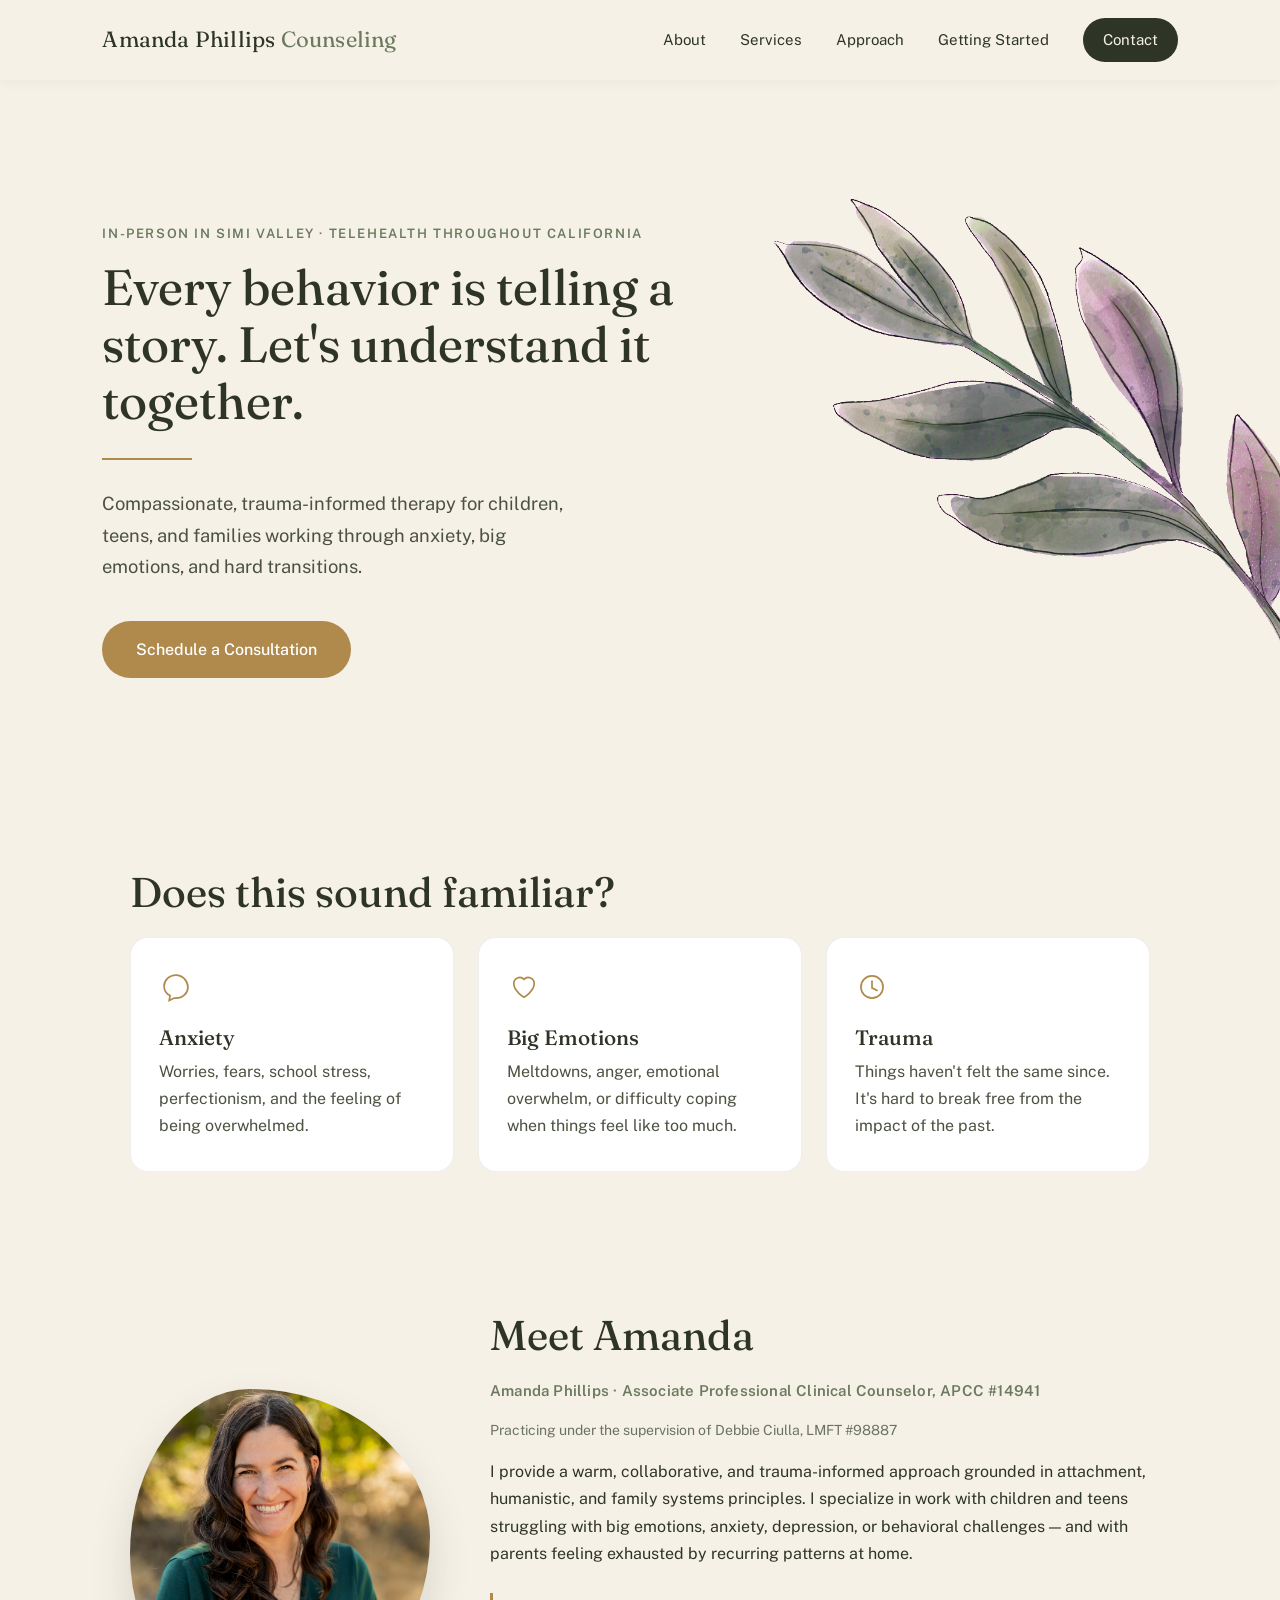
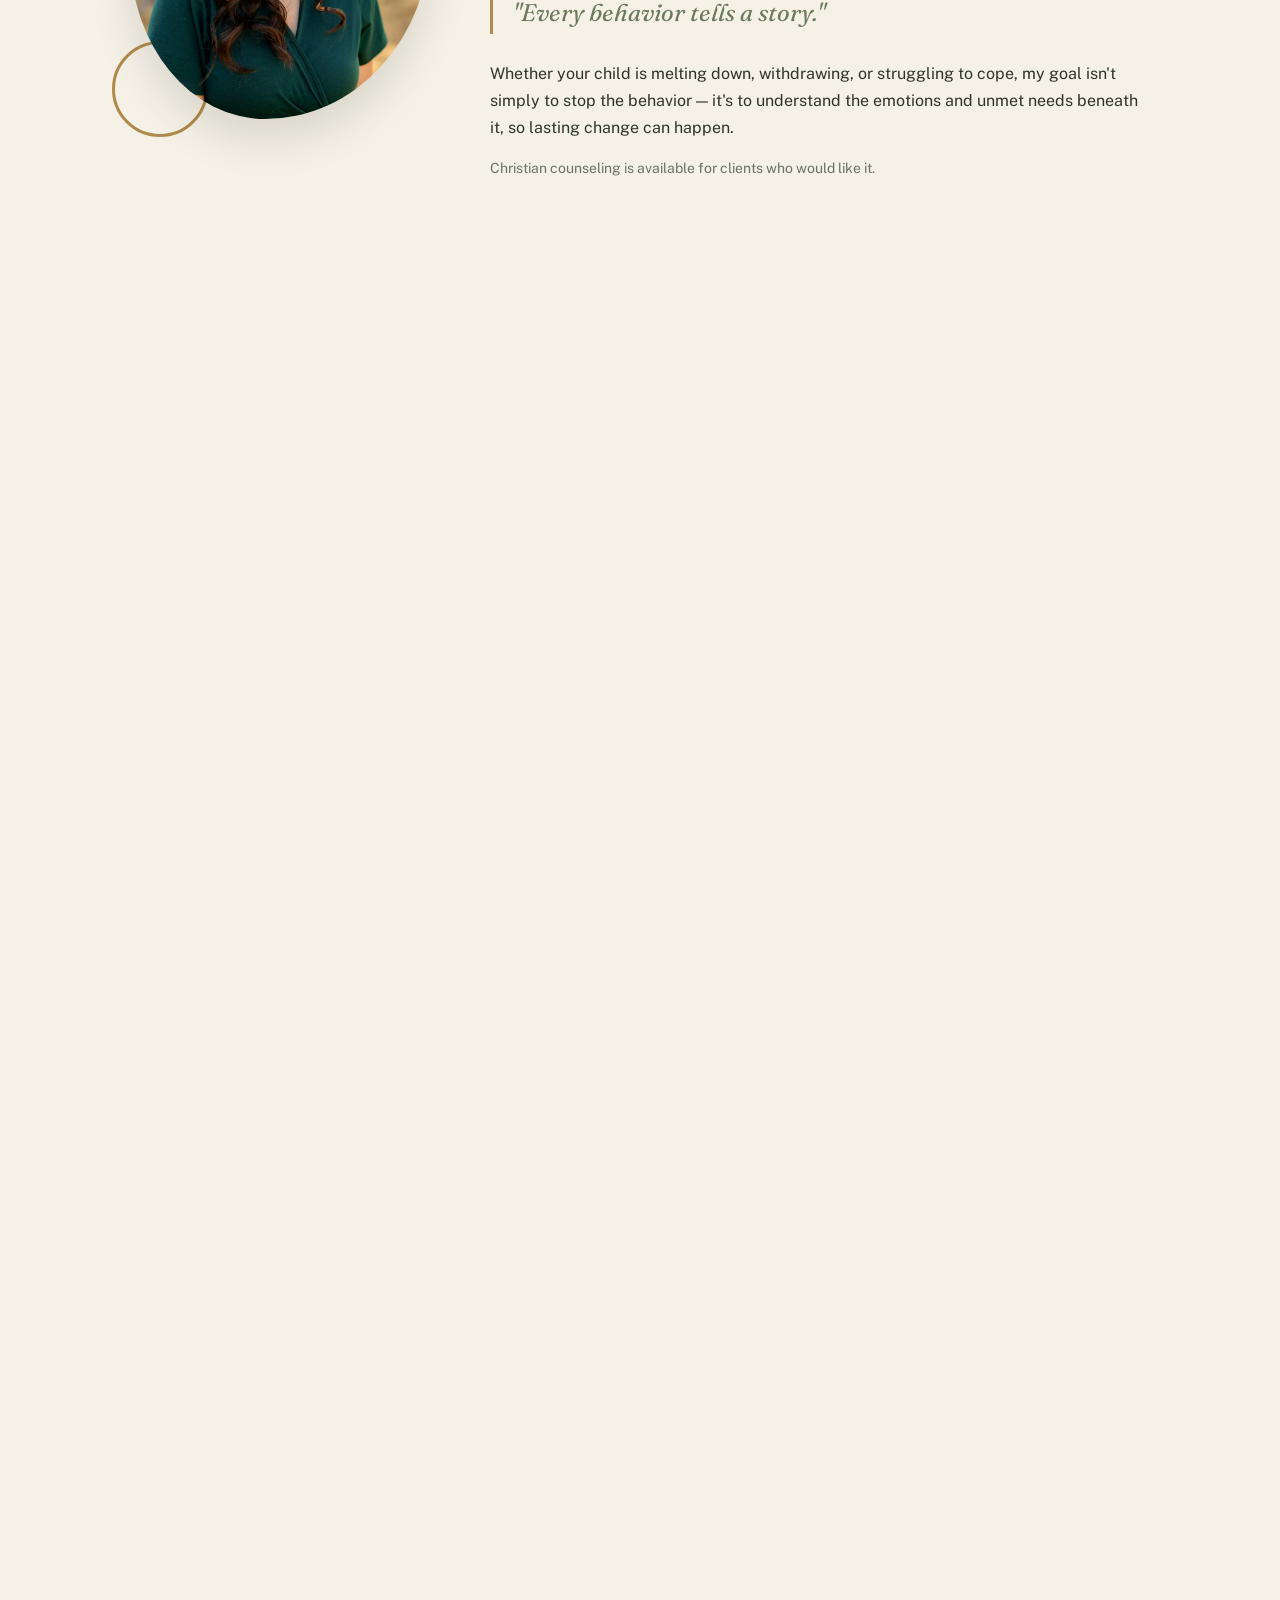
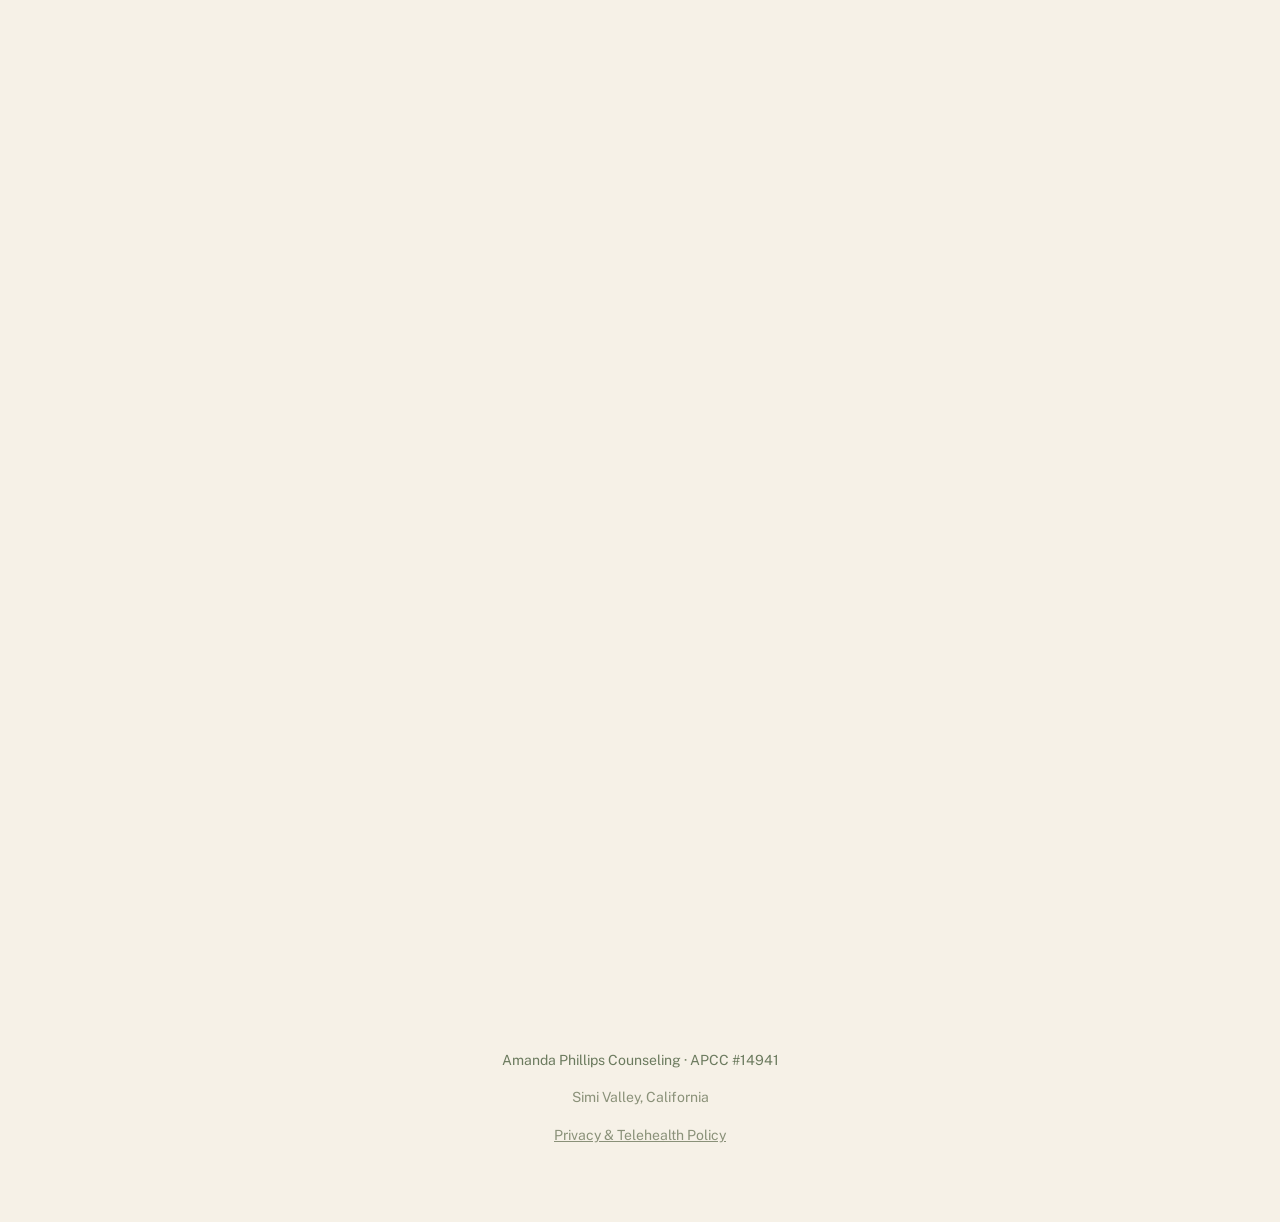
==== index.html @ 86f41660 "Hero to branch + Fresh headshot attempt" ====
<!DOCTYPE html>
<html lang="en">
<head>
    <meta charset="UTF-8">
    <meta name="viewport" content="width=device-width, initial-scale=1.0">

    <title>Amanda Phillips Counseling | Child, Teen &amp; Family Therapy in Simi Valley, CA</title>

    <meta name="description"
          content="Child, teen, and family therapy in Simi Valley and throughout California via telehealth. Trauma-informed support for anxiety, big emotions, and life transitions.">

    <link rel="stylesheet" href="style.css">

    <link rel="preconnect" href="https://fonts.googleapis.com">
    <link rel="preconnect" href="https://fonts.gstatic.com" crossorigin>
    <link href="https://fonts.googleapis.com/css2?family=Fraunces:opsz,wght@9..144,300;9..144,450;9..144,600&family=Public+Sans:wght@300;400;500;600&display=swap" rel="stylesheet">
</head>
<body>

<a class="skip-link" href="#main">Skip to content</a>

<nav>
    <a href="#" class="logo">Amanda Phillips <span>Counseling</span></a>

    <button class="menu-toggle" aria-label="Open menu" aria-expanded="false">
        <span></span><span></span><span></span>
    </button>

    <div class="nav-links">
        <a href="#about">About</a>
        <a href="#services">Services</a>
        <a href="#approach">Approach</a>
        <a href="#start">Getting Started</a>
        <a href="#contact" class="nav-cta">Contact</a>
    </div>
</nav>

<main id="main">

    <header class="hero">
        <div class="hero-content">
            <p class="eyebrow">In-Person in Simi Valley &middot; Telehealth Throughout California</p>

            <h1>Every behavior is telling a story. Let's understand it together.</h1>

            <hr class="hero-rule">

            <p class="hero-text">
                Compassionate, trauma-informed therapy for children, teens, and families
                working through anxiety, big emotions, and hard transitions.
            </p>

            <a href="#contact" class="button">Schedule a Consultation</a>
        </div>

        <img class="hero-branch" src="images/hero-branch.png" alt="" aria-hidden="true">
    </header>


    <section class="intro reveal">
        <h2>Does this sound familiar?</h2>

        <div class="cards">
            <div class="card">
                <svg class="card-icon" viewBox="0 0 40 40" fill="none" aria-hidden="true"><path d="M20 6c-8 0-14 6-14 13 0 5 3 9 7 11l-1 6 6-3c1 0 1.5.2 2 .2 8 0 14-6 14-13S28 6 20 6Z" stroke="#B08A4C" stroke-width="2"/></svg>
                <h3>Anxiety</h3>
                <p>Worries, fears, school stress, perfectionism, and the feeling of being overwhelmed.</p>
            </div>

            <div class="card">
                <svg class="card-icon" viewBox="0 0 40 40" fill="none" aria-hidden="true"><path d="M20 32s-12-7-12-16a7 7 0 0 1 12-5 7 7 0 0 1 12 5c0 9-12 16-12 16Z" stroke="#B08A4C" stroke-width="2"/></svg>
                <h3>Big Emotions</h3>
                <p>Meltdowns, anger, emotional overwhelm, or difficulty coping when things feel like too much.</p>
            </div>

            <div class="card">
                <svg class="card-icon" viewBox="0 0 40 40" fill="none" aria-hidden="true"><circle cx="20" cy="20" r="13" stroke="#B08A4C" stroke-width="2"/><path d="M20 13v8l6 3" stroke="#B08A4C" stroke-width="2" stroke-linecap="round"/></svg>
                <h3>Trauma</h3>
                <p>Things haven't felt the same since. It's hard to break free from the impact of the past.</p>
            </div>
        </div>
    </section>

    <section id="about" class="about reveal">
        <div class="about-grid">
            <div class="photo-container">
                <img src="images/amanda-headshot.jpg" alt="Amanda Phillips, Associate Professional Clinical Counselor">
            </div>

            <div class="about-copy">
                <h2>Meet Amanda</h2>
                <p class="credential">Amanda Phillips &middot; Associate Professional Clinical Counselor, APCC #14941</p>
                <p class="supervisor">Practicing under the supervision of Debbie Ciulla, LMFT #98887</p>

                <p>
                    I provide a warm, collaborative, and trauma-informed approach grounded in
                    attachment, humanistic, and family systems principles. I specialize in work
                    with children and teens struggling with big emotions, anxiety, depression, or
                    behavioral challenges &mdash; and with parents feeling exhausted by recurring
                    patterns at home.
                </p>

                <p class="pull-quote">"Every behavior tells a story."</p>

                <p>
                    Whether your child is melting down, withdrawing, or struggling to cope, my
                    goal isn't simply to stop the behavior &mdash; it's to understand the emotions
                    and unmet needs beneath it, so lasting change can happen.
                </p>

                <p class="aside">Christian counseling is available for clients who would like it.</p>
            </div>
        </div>
    </section>

    <section id="services" class="reveal">
        <h2>How I Can Help</h2>

        <div class="cards">
            <div class="card">
                <h3>Children</h3>
                <p>Anxiety, emotional regulation, trauma, confidence, and coping skills, using play-based and age-appropriate tools.</p>
            </div>

            <div class="card">
                <h3>Teens</h3>
                <p>Depression, identity, relationships, school stress, and the transitions that come with growing up.</p>
            </div>

            <div class="card">
                <h3>Families</h3>
                <p>Strengthening communication, connection, and understanding between parents and kids.</p>
            </div>
        </div>
    </section>

    <section id="approach" class="approach reveal">
        <h2>My Approach</h2>
        <p class="approach-intro">
            I draw from evidence-based, trauma-informed methods and tailor them to each client &mdash;
            never a one-size-fits-all script.
        </p>

        <div class="approach-list">
            <div class="approach-item">
                <h3>Trauma-Focused CBT</h3>
                <p>A structured approach that helps children and teens process difficult experiences and build healthier thought patterns.</p>
            </div>
            <div class="approach-item">
                <h3>Emotion-Focused Work</h3>
                <p>Helping clients name, understand, and regulate big feelings instead of being overwhelmed by them.</p>
            </div>
            <div class="approach-item">
                <h3>Family Systems</h3>
                <p>Looking at behavior in the context of relationships and home dynamics, not in isolation.</p>
            </div>
            <div class="approach-item">
                <h3>Play-Based Interventions</h3>
                <p>Meeting younger clients where they are, using play as a natural language for processing emotion.</p>
            </div>
        </div>
    </section>

    <section id="start" class="start reveal">
        <h2>Getting Started</h2>

        <div class="steps">
            <div class="step">
                <span class="step-mark" aria-hidden="true"></span>
                <h3>Reach out</h3>
                <p>Send a message or call to share a bit about what's going on for your child or family.</p>
            </div>
            <div class="step">
                <span class="step-mark" aria-hidden="true"></span>
                <h3>Brief consultation</h3>
                <p>We'll talk by phone to see if we're a good fit and answer any questions you have.</p>
            </div>
            <div class="step">
                <span class="step-mark" aria-hidden="true"></span>
                <h3>First session</h3>
                <p>A chance for us to get to know each other and start building a plan together.</p>
            </div>
            <div class="step">
                <span class="step-mark" aria-hidden="true"></span>
                <h3>Ongoing care</h3>
                <p>Collaborative sessions, paced to what your family needs.</p>
            </div>
        </div>
    </section>

    <section id="contact" class="contact reveal">
        <h2>Contact</h2>
        <p class="contact-sub">In-Person in Simi Valley &middot; Telehealth Throughout California</p>

        <!--
            FORM SETUP (free, takes about 5 minutes):
            1. Go to formspree.io and create a free account (no credit card needed).
            2. Create a new form. Formspree will give you an endpoint that looks like
               https://formspree.io/f/abc12345
            3. Replace YOUR_FORM_ID below (in the form's action attribute) with the
               part after "/f/" — e.g. abc12345.
            4. Formspree will email you to confirm the form before it goes live —
               check your inbox after your first real test submission.
        -->
        <form id="contact-form" class="contact-form" action="https://formspree.io/f/YOUR_FORM_ID" method="POST">
            <div class="form-row">
                <label for="name">Name</label>
                <input type="text" id="name" name="name" required>
            </div>

            <div class="form-row">
                <label for="email">Email</label>
                <input type="email" id="email" name="email" required>
            </div>

            <div class="form-row">
                <label for="phone">Phone <span class="optional">(optional)</span></label>
                <input type="tel" id="phone" name="phone">
            </div>

            <div class="form-row">
                <label for="message">Message</label>
                <textarea id="message" name="message" rows="5" required></textarea>
            </div>

            <!-- Honeypot field to reduce spam — hidden from real visitors -->
            <input type="text" name="_gotcha" class="hp-field" tabindex="-1" autocomplete="off" aria-hidden="true">

            <button type="submit" class="button">Send Message</button>

            <p class="form-status" role="status" aria-live="polite"></p>
        </form>

        <div class="contact-details">
            <a href="mailto:amandaphillips.counseling@gmail.com">amandaphillips.counseling@gmail.com</a>
            <a href="tel:+18058642492">(805) 864-2492</a>
        </div>
    </section>

</main>

<footer>
    <p>Amanda Phillips Counseling &middot; APCC #14941</p>
    <p class="footer-note">Simi Valley, California</p>
    <p class="footer-note"><a href="privacy.html">Privacy &amp; Telehealth Policy</a></p>
</footer>

<script src="script.js"></script>

</body>
</html>
---- style.css ----
:root {
    --paper: #F6F1E7;
    --paper-deep: #EFE7D8;
    --ink: #2E3527;
    --moss: #6B7A5E;
    --gold: #B08A4C;
    --blush: #D8B8AE;
    --card: #FFFFFF;
    --border: rgba(46,53,39,0.08);
}

* {
    box-sizing: border-box;
}

html {
    scroll-behavior: smooth;
    scroll-padding-top: 90px;
}

@media (prefers-reduced-motion: reduce) {
    html {
        scroll-behavior: auto;
    }
    * {
        animation-duration: 0.01ms !important;
        animation-iteration-count: 1 !important;
        transition-duration: 0.01ms !important;
    }
}

body {
    margin: 0;
    background: var(--paper);
    color: var(--ink);
    font-family: 'Public Sans', sans-serif;
    line-height: 1.7;
    font-weight: 400;
}

h1, h2, h3 {
    font-family: 'Fraunces', serif;
    color: var(--ink);
    line-height: 1.15;
    margin: 0 0 18px;
    font-weight: 500;
}

.skip-link {
    position: absolute;
    left: -999px;
    top: 0;
    background: var(--ink);
    color: var(--paper);
    padding: 12px 20px;
    z-index: 2000;
}

.skip-link:focus {
    left: 12px;
    top: 12px;
}

a:focus-visible,
button:focus-visible {
    outline: 2px solid var(--gold);
    outline-offset: 3px;
}

/* NAV */

nav {
    position: sticky;
    top: 0;
    z-index: 1000;
    background: rgba(246,241,231,0.92);
    backdrop-filter: blur(10px);
    display: flex;
    justify-content: space-between;
    align-items: center;
    padding: 18px 8%;
    box-shadow: 0 2px 12px rgba(0,0,0,.04);
}

.logo {
    font-family: 'Fraunces', serif;
    font-size: 22px;
    color: var(--ink);
    text-decoration: none;
    letter-spacing: 0.2px;
}

.logo span {
    color: var(--moss);
}

.nav-links {
    display: flex;
    align-items: center;
    gap: 34px;
}

.nav-links a {
    text-decoration: none;
    color: var(--ink);
    font-size: 15px;
    position: relative;
}

.nav-links a:not(.nav-cta)::after {
    content: "";
    position: absolute;
    left: 0;
    bottom: -4px;
    width: 0;
    height: 1px;
    background: var(--gold);
    transition: width .25s ease;
}

.nav-links a:not(.nav-cta):hover::after {
    width: 100%;
}

.nav-cta {
    background: var(--ink);
    color: var(--paper) !important;
    padding: 9px 20px;
    border-radius: 999px;
    font-size: 14px;
}

.menu-toggle {
    display: none;
    flex-direction: column;
    justify-content: center;
    gap: 5px;
    background: none;
    border: none;
    cursor: pointer;
    padding: 6px;
}

.menu-toggle span {
    width: 24px;
    height: 2px;
    background: var(--ink);
    transition: transform .25s ease, opacity .25s ease;
}

.menu-toggle.active span:nth-child(1) {
    transform: translateY(7px) rotate(45deg);
}

.menu-toggle.active span:nth-child(2) {
    opacity: 0;
}

.menu-toggle.active span:nth-child(3) {
    transform: translateY(-7px) rotate(-45deg);
}

/* HERO */

.hero {
    position: relative;
    display: grid;
    grid-template-columns: 1.15fr 0.85fr;
    align-items: center;
    padding: 110px 0 100px 8%;
    overflow: hidden;
    background: var(--paper);
}

.hero-content {
    max-width: 620px;
    position: relative;
    z-index: 2;
}

.eyebrow {
    text-transform: uppercase;
    letter-spacing: 1.6px;
    color: var(--moss);
    font-size: 13px;
    font-weight: 600;
}

.hero h1 {
    font-size: 3.1rem;
    font-weight: 450;
    margin-top: 14px;
    margin-bottom: 0;
}

.hero-rule {
    width: 90px;
    height: 2px;
    background: var(--gold);
    border: none;
    margin: 28px 0;
}

.hero-text {
    font-size: 1.15rem;
    color: #4b5240;
    max-width: 480px;
}

.button {
    display: inline-block;
    margin-top: 20px;
    background: var(--gold);
    color: #fff;
    text-decoration: none;
    padding: 15px 34px;
    border-radius: 999px;
    font-size: 16px;
    font-weight: 500;
    transition: transform .25s ease, box-shadow .25s ease;
}

.button:hover {
    transform: translateY(-3px);
    box-shadow: 0 10px 24px rgba(176,138,76,.35);
}

.hero-branch {
    justify-self: end;
    width: 46vw;
    max-width: 560px;
    min-width: 320px;
    transform: translateX(8%);
    opacity: 0;
    animation: branchIn 1.4s ease forwards;
    animation-delay: .2s;
}

@keyframes branchIn {
    from { opacity: 0; transform: translateX(14%) translateY(10px); }
    to { opacity: 1; transform: translateX(8%) translateY(0); }
}

/* SECTIONS */

section, .about {
    max-width: 1080px;
    margin: 0 auto;
    padding: 70px 30px;
}

section h2 {
    font-size: 2.6rem;
    font-weight: 450;
}

.reveal {
    opacity: 0;
    transform: translateY(20px);
    transition: opacity .7s ease, transform .7s ease;
}

.reveal.in-view {
    opacity: 1;
    transform: translateY(0);
}

/* CARDS */

.cards {
    display: grid;
    grid-template-columns: repeat(auto-fit, minmax(250px,1fr));
    gap: 24px;
    margin-top: 20px;
}

.card {
    background: var(--card);
    padding: 32px 28px;
    border-radius: 18px;
    border: 1px solid var(--border);
    transition: transform .3s ease, box-shadow .3s ease;
}

.card:hover {
    transform: translateY(-5px);
    box-shadow: 0 16px 32px rgba(46,53,39,.08);
}

.card-icon {
    width: 34px;
    height: 34px;
    margin-bottom: 14px;
}

.card h3 {
    font-size: 1.3rem;
    margin-bottom: 8px;
}

.card p {
    margin: 0;
    color: #4b5240;
}

/* ABOUT */

.about-grid {
    display: grid;
    grid-template-columns: 300px 1fr;
    gap: 60px;
    align-items: center;
}

.photo-container {
    position: relative;
}

.photo-container img {
    width: 100%;
    max-width: 340px;
    min-height: 320px;
    display: block;
    border-radius: 40% 60% 55% 45% / 50% 45% 55% 50%;
    box-shadow: 0 20px 40px rgba(46,53,39,.15);
    object-fit: cover;
    aspect-ratio: 1 / 1.1;
    background: linear-gradient(160deg, var(--paper-deep), var(--blush));
    color: transparent;
}

.photo-container::after {
    content: "";
    position: absolute;
    width: 90px;
    height: 90px;
    border: 3px solid var(--gold);
    border-radius: 50%;
    bottom: -18px;
    left: -18px;
    z-index: -1;
}

.credential {
    color: var(--moss);
    font-weight: 600;
    font-size: 15px;
    letter-spacing: .2px;
}

.supervisor {
    color: #6b7263;
    font-size: 14px;
    margin-top: 4px;
}

.pull-quote {
    font-family: 'Fraunces', serif;
    font-size: 1.5rem;
    font-style: italic;
    color: var(--moss);
    border-left: 3px solid var(--gold);
    padding-left: 20px;
    margin: 26px 0;
}

.aside {
    font-size: 14px;
    color: #6b7263;
}

/* APPROACH */

.approach-intro {
    max-width: 640px;
    color: #4b5240;
}

.approach-list {
    display: grid;
    grid-template-columns: repeat(auto-fit, minmax(230px,1fr));
    gap: 30px;
    margin-top: 30px;
}

.approach-item {
    border-top: 2px solid var(--gold);
    padding-top: 16px;
}

.approach-item h3 {
    font-size: 1.15rem;
    margin-bottom: 8px;
}

.approach-item p {
    margin: 0;
    color: #4b5240;
    font-size: 15px;
}

/* GETTING STARTED */

.steps {
    display: grid;
    grid-template-columns: repeat(auto-fit, minmax(220px,1fr));
    gap: 30px;
    margin-top: 30px;
    position: relative;
}

.step {
    background: var(--paper-deep);
    padding: 28px 24px;
    border-radius: 18px;
}

.step-mark {
    display: block;
    width: 12px;
    height: 12px;
    border-radius: 50%;
    background: var(--gold);
    margin-bottom: 16px;
}

.step h3 {
    font-size: 1.1rem;
    margin-bottom: 6px;
}

.step p {
    margin: 0;
    color: #4b5240;
    font-size: 15px;
}

/* CONTACT */

.contact {
    text-align: center;
}

.contact-sub {
    color: var(--moss);
    font-weight: 500;
}

.contact-form {
    max-width: 520px;
    margin: 40px auto 10px;
    text-align: left;
    background: var(--card);
    padding: 36px;
    border-radius: 20px;
    border: 1px solid var(--border);
}

.form-row {
    margin-bottom: 20px;
}

.form-row label {
    display: block;
    font-weight: 600;
    font-size: 14px;
    margin-bottom: 6px;
    color: var(--ink);
}

.form-row .optional {
    font-weight: 400;
    color: #8a9179;
}

.form-row input,
.form-row textarea {
    width: 100%;
    font-family: 'Public Sans', sans-serif;
    font-size: 15px;
    padding: 12px 14px;
    border-radius: 10px;
    border: 1px solid var(--border);
    background: var(--paper);
    color: var(--ink);
    resize: vertical;
}

.form-row input:focus,
.form-row textarea:focus {
    outline: 2px solid var(--gold);
    outline-offset: 1px;
}

.hp-field {
    position: absolute;
    left: -9999px;
    width: 1px;
    height: 1px;
    overflow: hidden;
}

.contact-form .button {
    border: none;
    cursor: pointer;
    width: 100%;
    text-align: center;
}

.form-status {
    text-align: center;
    font-size: 14px;
    margin: 14px 0 0;
    min-height: 20px;
}

.form-status.success {
    color: var(--moss);
    font-weight: 600;
}

.form-status.error {
    color: #a8503e;
    font-weight: 600;
}

.contact-details {
    display: flex;
    flex-direction: column;
    align-items: center;
    gap: 10px;
    margin-top: 20px;
}

.contact-details a {
    color: var(--ink);
    text-decoration: none;
    font-family: 'Fraunces', serif;
    font-size: 1.5rem;
    border-bottom: 1px solid transparent;
    transition: border-color .25s ease, color .25s ease;
}

.contact-details a:hover {
    color: var(--gold);
    border-color: var(--gold);
}

/* FOOTER */

footer {
    text-align: center;
    padding: 50px 20px 60px;
    color: var(--moss);
    font-size: 14px;
}

.footer-note {
    color: #8a9179;
    margin-top: 4px;
}

.footer-note a {
    color: #8a9179;
    text-decoration: underline;
}

.footer-note a:hover {
    color: var(--moss);
}

/* POLICY PAGE */

.policy-page {
    max-width: 760px;
    padding-top: 70px;
}

.policy-page h1 {
    font-size: 2.8rem;
    margin-top: 10px;
}

.policy-page h2 {
    font-size: 1.5rem;
    margin-top: 44px;
}

.policy-note {
    color: #4b5240;
    font-size: 1.05rem;
    border-left: 3px solid var(--gold);
    padding-left: 20px;
}

.policy-page ul {
    color: #4b5240;
    padding-left: 22px;
}

.policy-page li {
    margin-bottom: 10px;
}

.policy-contact {
    align-items: flex-start;
    margin: 16px 0 30px;
}

.policy-contact a {
    font-size: 1.2rem;
}

.policy-disclaimer {
    margin-top: 50px;
    padding: 20px 24px;
    background: var(--paper-deep);
    border-radius: 14px;
    font-size: 14px;
    color: #6b7263;
}

/* MOBILE */

@media (max-width: 860px) {
    .hero {
        grid-template-columns: 1fr;
        padding: 70px 8% 0;
        text-align: center;
    }
    .hero-content {
        max-width: 100%;
        margin: 0 auto;
    }
    .hero-rule {
        margin: 24px auto;
    }
    .hero-text {
        margin-left: auto;
        margin-right: auto;
    }
    .hero-branch {
        justify-self: center;
        width: 70vw;
        max-width: 320px;
        margin-top: 30px;
        transform: none;
    }
    @keyframes branchIn {
        from { opacity: 0; transform: translateY(10px); }
        to { opacity: 1; transform: translateY(0); }
    }
    .hero h1 {
        font-size: 2.6rem;
    }
    .about-grid {
        grid-template-columns: 1fr;
        text-align: center;
    }
    .photo-container {
        margin: 0 auto;
    }
    .photo-container::after {
        left: calc(50% - 160px);
    }
    .pull-quote {
        text-align: left;
    }
}

@media (max-width: 700px) {
    .menu-toggle {
        display: flex;
    }
    .nav-links {
        display: none;
    }
    .nav-links.active {
        display: flex;
        flex-direction: column;
        align-items: flex-start;
        position: absolute;
        top: 68px;
        left: 0;
        width: 100%;
        background: var(--paper);
        padding: 24px 8%;
        gap: 20px;
        box-shadow: 0 12px 20px rgba(0,0,0,.06);
    }
    .hero h1 {
        font-size: 2.4rem;
    }
    section h2 {
        font-size: 2.1rem;
    }
}
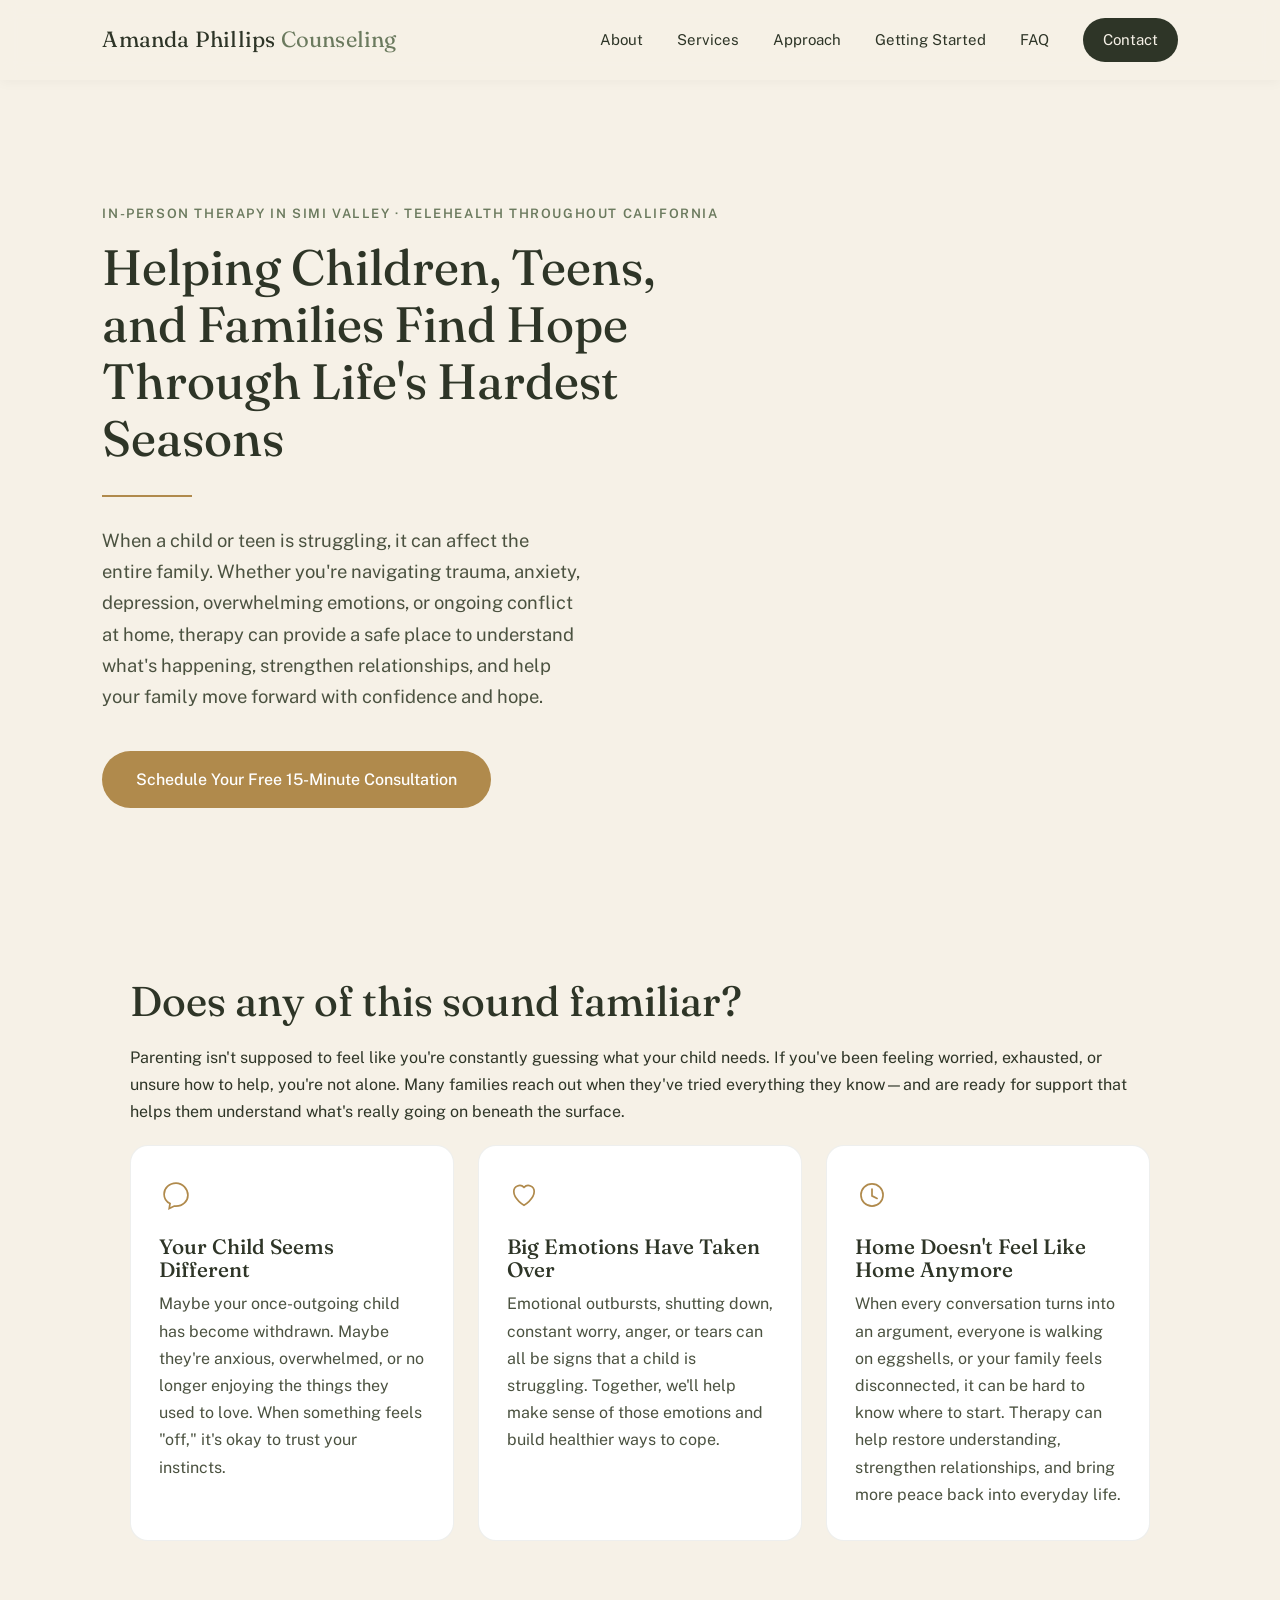
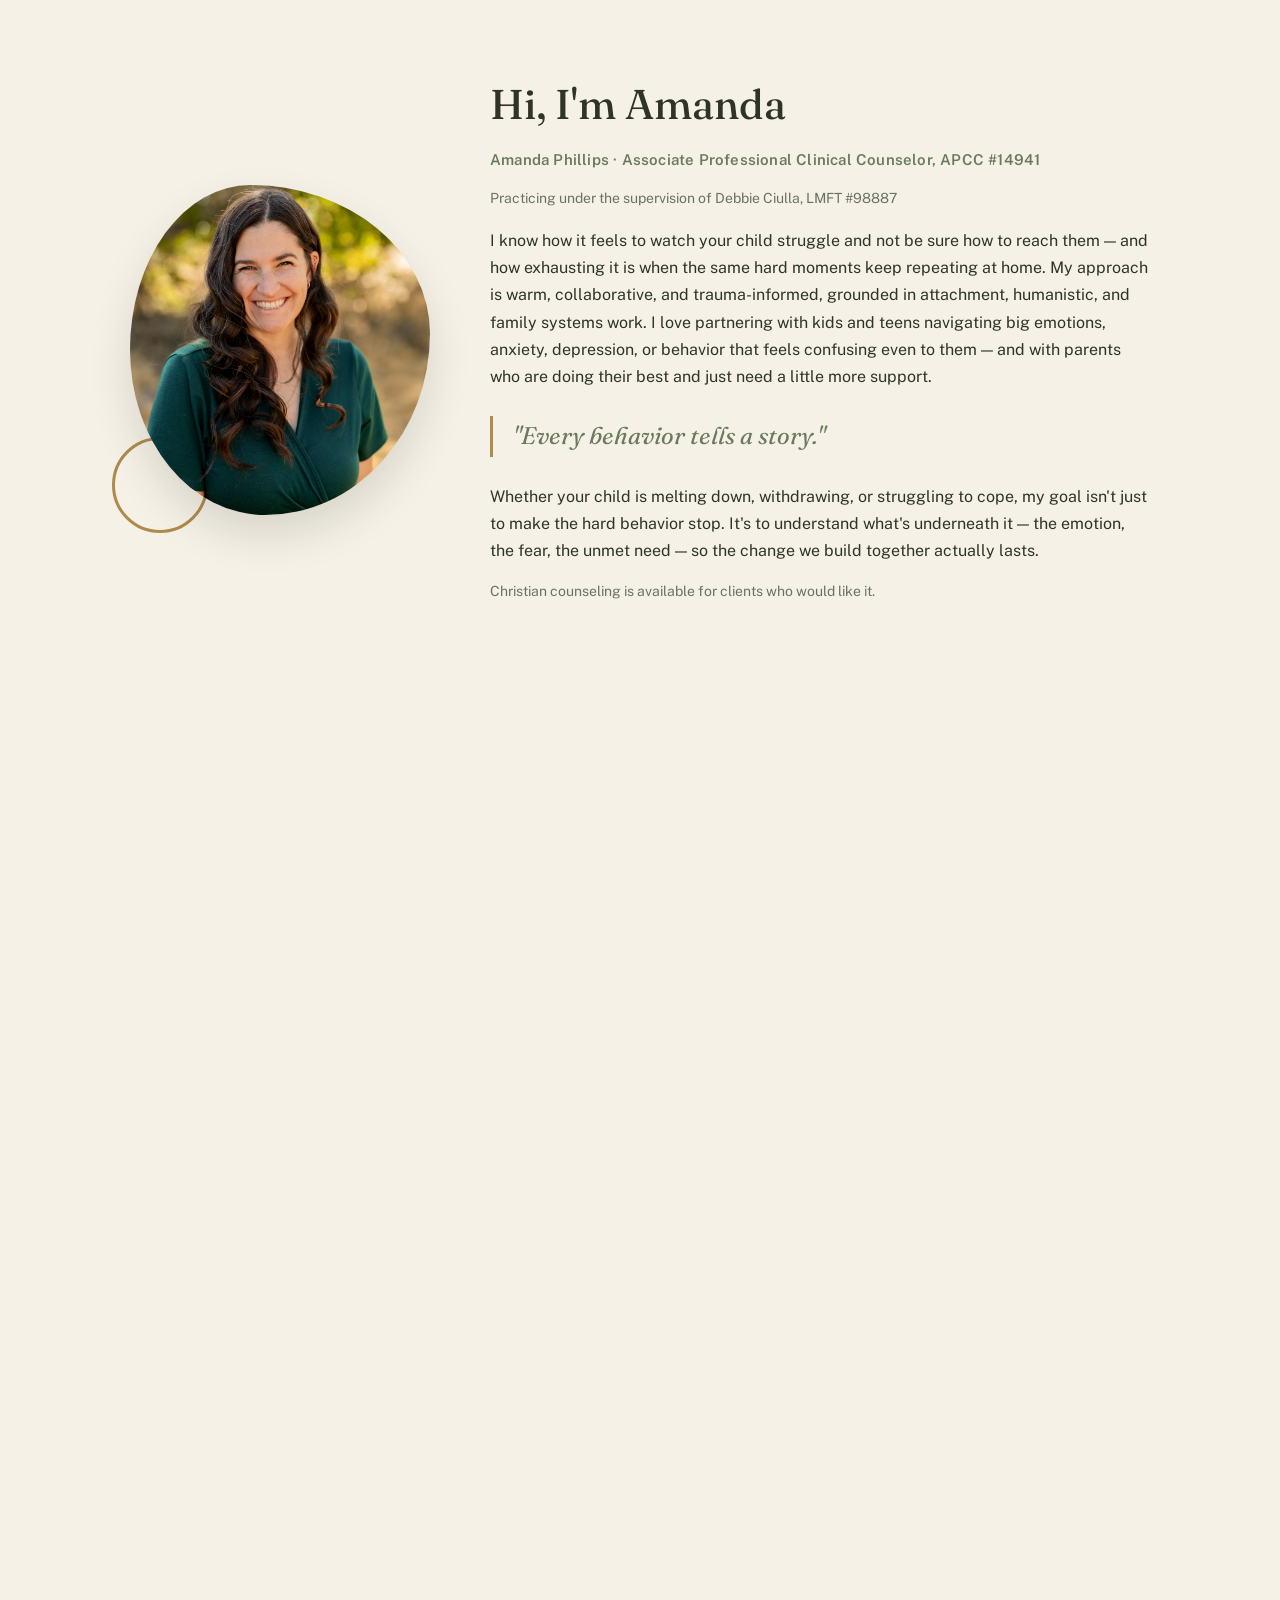
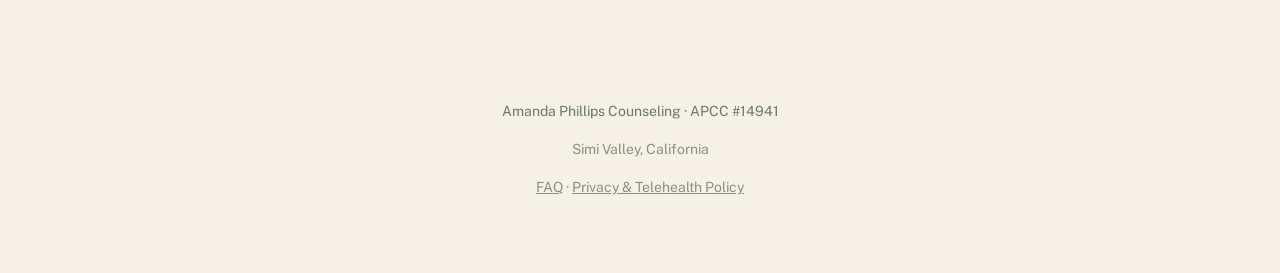
==== commit fa72a435: "New copy for first two sections" ====
--- a/index.html
+++ b/index.html
@@ -7,7 +7,7 @@
     <title>Amanda Phillips Counseling | Child, Teen &amp; Family Therapy in Simi Valley, CA</title>
 
     <meta name="description"
-          content="Child, teen, and family therapy in Simi Valley and throughout California via telehealth. Trauma-informed support for anxiety, big emotions, and life transitions.">
+          content="Child, teen, and family therapy in Simi Valley and throughout California via telehealth. Warm, trauma-informed support for anxiety, depression, big emotions, and family conflict.">
 
     <link rel="stylesheet" href="style.css">
 
@@ -31,6 +31,7 @@
         <a href="#services">Services</a>
         <a href="#approach">Approach</a>
         <a href="#start">Getting Started</a>
+        <a href="faq.html">FAQ</a>
         <a href="#contact" class="nav-cta">Contact</a>
     </div>
 </nav>
@@ -39,44 +40,44 @@
 
     <header class="hero">
         <div class="hero-content">
-            <p class="eyebrow">In-Person in Simi Valley &middot; Telehealth Throughout California</p>
-
-            <h1>Every behavior is telling a story. Let's understand it together.</h1>
+            <p class="eyebrow">In-Person Therapy in Simi Valley &middot; Telehealth Throughout California</p>
+
+            <h1>Helping Children, Teens, and Families Find Hope Through Life's Hardest Seasons</h1>
 
             <hr class="hero-rule">
 
             <p class="hero-text">
-                Compassionate, trauma-informed therapy for children, teens, and families
-                working through anxiety, big emotions, and hard transitions.
+                When a child or teen is struggling, it can affect the entire family. Whether you're navigating trauma, anxiety, depression, overwhelming emotions, or ongoing conflict at home, therapy can provide a safe place to understand what's happening, strengthen relationships, and help your family move forward with confidence and hope.
             </p>
 
-            <a href="#contact" class="button">Schedule a Consultation</a>
-        </div>
-
-        <img class="hero-branch" src="images/hero-branch.png" alt="" aria-hidden="true">
+            <a href="#contact" class="button">Schedule Your Free 15-Minute Consultation</a>
+        </div>
+
+        <img class="hero-branch" src="images/hero-branch.svg" alt="">
     </header>
 
 
     <section class="intro reveal">
-        <h2>Does this sound familiar?</h2>
+        <h2>Does any of this sound familiar?</h2>
+        <p class="intro-lead">Parenting isn't supposed to feel like you're constantly guessing what your child needs. If you've been feeling worried, exhausted, or unsure how to help, you're not alone. Many families reach out when they've tried everything they know—and are ready for support that helps them understand what's really going on beneath the surface.</p>
 
         <div class="cards">
             <div class="card">
                 <svg class="card-icon" viewBox="0 0 40 40" fill="none" aria-hidden="true"><path d="M20 6c-8 0-14 6-14 13 0 5 3 9 7 11l-1 6 6-3c1 0 1.5.2 2 .2 8 0 14-6 14-13S28 6 20 6Z" stroke="#B08A4C" stroke-width="2"/></svg>
-                <h3>Anxiety</h3>
-                <p>Worries, fears, school stress, perfectionism, and the feeling of being overwhelmed.</p>
+                <h3>Your Child Seems Different</h3>
+                <p>Maybe your once-outgoing child has become withdrawn. Maybe they're anxious, overwhelmed, or no longer enjoying the things they used to love. When something feels "off," it's okay to trust your instincts.</p>
             </div>
 
             <div class="card">
                 <svg class="card-icon" viewBox="0 0 40 40" fill="none" aria-hidden="true"><path d="M20 32s-12-7-12-16a7 7 0 0 1 12-5 7 7 0 0 1 12 5c0 9-12 16-12 16Z" stroke="#B08A4C" stroke-width="2"/></svg>
-                <h3>Big Emotions</h3>
-                <p>Meltdowns, anger, emotional overwhelm, or difficulty coping when things feel like too much.</p>
+                <h3>Big Emotions Have Taken Over</h3>
+                <p>Emotional outbursts, shutting down, constant worry, anger, or tears can all be signs that a child is struggling. Together, we'll help make sense of those emotions and build healthier ways to cope.</p>
             </div>
 
             <div class="card">
                 <svg class="card-icon" viewBox="0 0 40 40" fill="none" aria-hidden="true"><circle cx="20" cy="20" r="13" stroke="#B08A4C" stroke-width="2"/><path d="M20 13v8l6 3" stroke="#B08A4C" stroke-width="2" stroke-linecap="round"/></svg>
-                <h3>Trauma</h3>
-                <p>Things haven't felt the same since. It's hard to break free from the impact of the past.</p>
+                <h3>Home Doesn't Feel Like Home Anymore</h3>
+                <p>When every conversation turns into an argument, everyone is walking on eggshells, or your family feels disconnected, it can be hard to know where to start. Therapy can help restore understanding, strengthen relationships, and bring more peace back into everyday life.</p>
             </div>
         </div>
     </section>
@@ -88,24 +89,27 @@
             </div>
 
             <div class="about-copy">
-                <h2>Meet Amanda</h2>
+                <h2>Hi, I'm Amanda</h2>
                 <p class="credential">Amanda Phillips &middot; Associate Professional Clinical Counselor, APCC #14941</p>
                 <p class="supervisor">Practicing under the supervision of Debbie Ciulla, LMFT #98887</p>
 
                 <p>
-                    I provide a warm, collaborative, and trauma-informed approach grounded in
-                    attachment, humanistic, and family systems principles. I specialize in work
-                    with children and teens struggling with big emotions, anxiety, depression, or
-                    behavioral challenges &mdash; and with parents feeling exhausted by recurring
-                    patterns at home.
+                    I know how it feels to watch your child struggle and not be sure how to
+                    reach them &mdash; and how exhausting it is when the same hard moments keep
+                    repeating at home. My approach is warm, collaborative, and trauma-informed,
+                    grounded in attachment, humanistic, and family systems work. I love
+                    partnering with kids and teens navigating big emotions, anxiety, depression,
+                    or behavior that feels confusing even to them &mdash; and with parents who are
+                    doing their best and just need a little more support.
                 </p>
 
                 <p class="pull-quote">"Every behavior tells a story."</p>
 
                 <p>
                     Whether your child is melting down, withdrawing, or struggling to cope, my
-                    goal isn't simply to stop the behavior &mdash; it's to understand the emotions
-                    and unmet needs beneath it, so lasting change can happen.
+                    goal isn't just to make the hard behavior stop. It's to understand what's
+                    underneath it &mdash; the emotion, the fear, the unmet need &mdash; so the
+                    change we build together actually lasts.
                 </p>
 
                 <p class="aside">Christian counseling is available for clients who would like it.</p>
@@ -119,17 +123,17 @@
         <div class="cards">
             <div class="card">
                 <h3>Children</h3>
-                <p>Anxiety, emotional regulation, trauma, confidence, and coping skills, using play-based and age-appropriate tools.</p>
+                <p>A safe, playful space to work through anxiety, trauma, and big feelings &mdash; and build the coping skills and confidence to carry forward.</p>
             </div>
 
             <div class="card">
                 <h3>Teens</h3>
-                <p>Depression, identity, relationships, school stress, and the transitions that come with growing up.</p>
+                <p>A space that's actually theirs, to talk through depression, identity, friendships, school pressure, and everything that comes with growing up.</p>
             </div>
 
             <div class="card">
                 <h3>Families</h3>
-                <p>Strengthening communication, connection, and understanding between parents and kids.</p>
+                <p>Support for rebuilding communication and connection, so home starts to feel less like a battleground and more like a team.</p>
             </div>
         </div>
     </section>
@@ -137,60 +141,64 @@
     <section id="approach" class="approach reveal">
         <h2>My Approach</h2>
         <p class="approach-intro">
-            I draw from evidence-based, trauma-informed methods and tailor them to each client &mdash;
-            never a one-size-fits-all script.
+            I draw from evidence-based, trauma-informed methods and tailor them to each
+            family &mdash; because your child isn't a script, and neither is your story.
         </p>
 
         <div class="approach-list">
             <div class="approach-item">
                 <h3>Trauma-Focused CBT</h3>
-                <p>A structured approach that helps children and teens process difficult experiences and build healthier thought patterns.</p>
+                <p>A structured, gentle approach that helps kids and teens process difficult experiences and build healthier ways of thinking about them.</p>
             </div>
             <div class="approach-item">
                 <h3>Emotion-Focused Work</h3>
-                <p>Helping clients name, understand, and regulate big feelings instead of being overwhelmed by them.</p>
+                <p>Helping your child name, understand, and ride out big feelings instead of being swept away by them.</p>
             </div>
             <div class="approach-item">
                 <h3>Family Systems</h3>
-                <p>Looking at behavior in the context of relationships and home dynamics, not in isolation.</p>
+                <p>Looking at behavior in the context of your family's relationships and home life, not as a problem that lives in your child alone.</p>
             </div>
             <div class="approach-item">
                 <h3>Play-Based Interventions</h3>
-                <p>Meeting younger clients where they are, using play as a natural language for processing emotion.</p>
+                <p>Meeting younger clients where they are, using play as the natural language kids use to process what they can't yet put into words.</p>
             </div>
         </div>
     </section>
 
     <section id="start" class="start reveal">
         <h2>Getting Started</h2>
+        <p class="start-lead">Reaching out is often the hardest step. Here's exactly what happens after you do.</p>
 
         <div class="steps">
             <div class="step">
                 <span class="step-mark" aria-hidden="true"></span>
                 <h3>Reach out</h3>
-                <p>Send a message or call to share a bit about what's going on for your child or family.</p>
-            </div>
-            <div class="step">
-                <span class="step-mark" aria-hidden="true"></span>
-                <h3>Brief consultation</h3>
-                <p>We'll talk by phone to see if we're a good fit and answer any questions you have.</p>
+                <p>Send a message or give me a call and tell me a bit about what's going on for your child or family. No pressure, just a starting point.</p>
+            </div>
+            <div class="step">
+                <span class="step-mark" aria-hidden="true"></span>
+                <h3>Free phone consultation</h3>
+                <p>We'll talk for about 15 minutes to see if we're a good fit and answer whatever questions are on your mind.</p>
             </div>
             <div class="step">
                 <span class="step-mark" aria-hidden="true"></span>
                 <h3>First session</h3>
-                <p>A chance for us to get to know each other and start building a plan together.</p>
+                <p>A relaxed first meeting where we get to know each other and start shaping a plan that fits your family.</p>
             </div>
             <div class="step">
                 <span class="step-mark" aria-hidden="true"></span>
                 <h3>Ongoing care</h3>
-                <p>Collaborative sessions, paced to what your family needs.</p>
-            </div>
-        </div>
+                <p>Collaborative sessions, paced to what your family needs &mdash; with check-ins along the way so you always know how things are going.</p>
+            </div>
+        </div>
+
+        <p class="aside" style="margin-top: 24px;">Have questions about fees, insurance, or what a session looks like? Visit the <a href="faq.html">FAQ page</a>.</p>
     </section>
 
     <section id="contact" class="contact reveal">
-        <h2>Contact</h2>
+        <h2>Let's Talk</h2>
         <p class="contact-sub">In-Person in Simi Valley &middot; Telehealth Throughout California</p>
+        <p class="contact-lead">Reaching out is often the hardest part. I'm glad you're here &mdash; send a note below and I'll get back to you soon.</p>
 
         <!--
             FORM SETUP (free, takes about 5 minutes):
@@ -220,7 +228,7 @@
 
             <div class="form-row">
                 <label for="message">Message</label>
-                <textarea id="message" name="message" rows="5" required></textarea>
+                <textarea id="message" name="message" rows="5" required placeholder="Tell me a little about what's going on and I'll follow up soon."></textarea>
             </div>
 
             <!-- Honeypot field to reduce spam — hidden from real visitors -->
@@ -242,7 +250,7 @@
 <footer>
     <p>Amanda Phillips Counseling &middot; APCC #14941</p>
     <p class="footer-note">Simi Valley, California</p>
-    <p class="footer-note"><a href="privacy.html">Privacy &amp; Telehealth Policy</a></p>
+    <p class="footer-note"><a href="faq.html">FAQ</a> &middot; <a href="privacy.html">Privacy &amp; Telehealth Policy</a></p>
 </footer>
 
 <script src="script.js"></script>
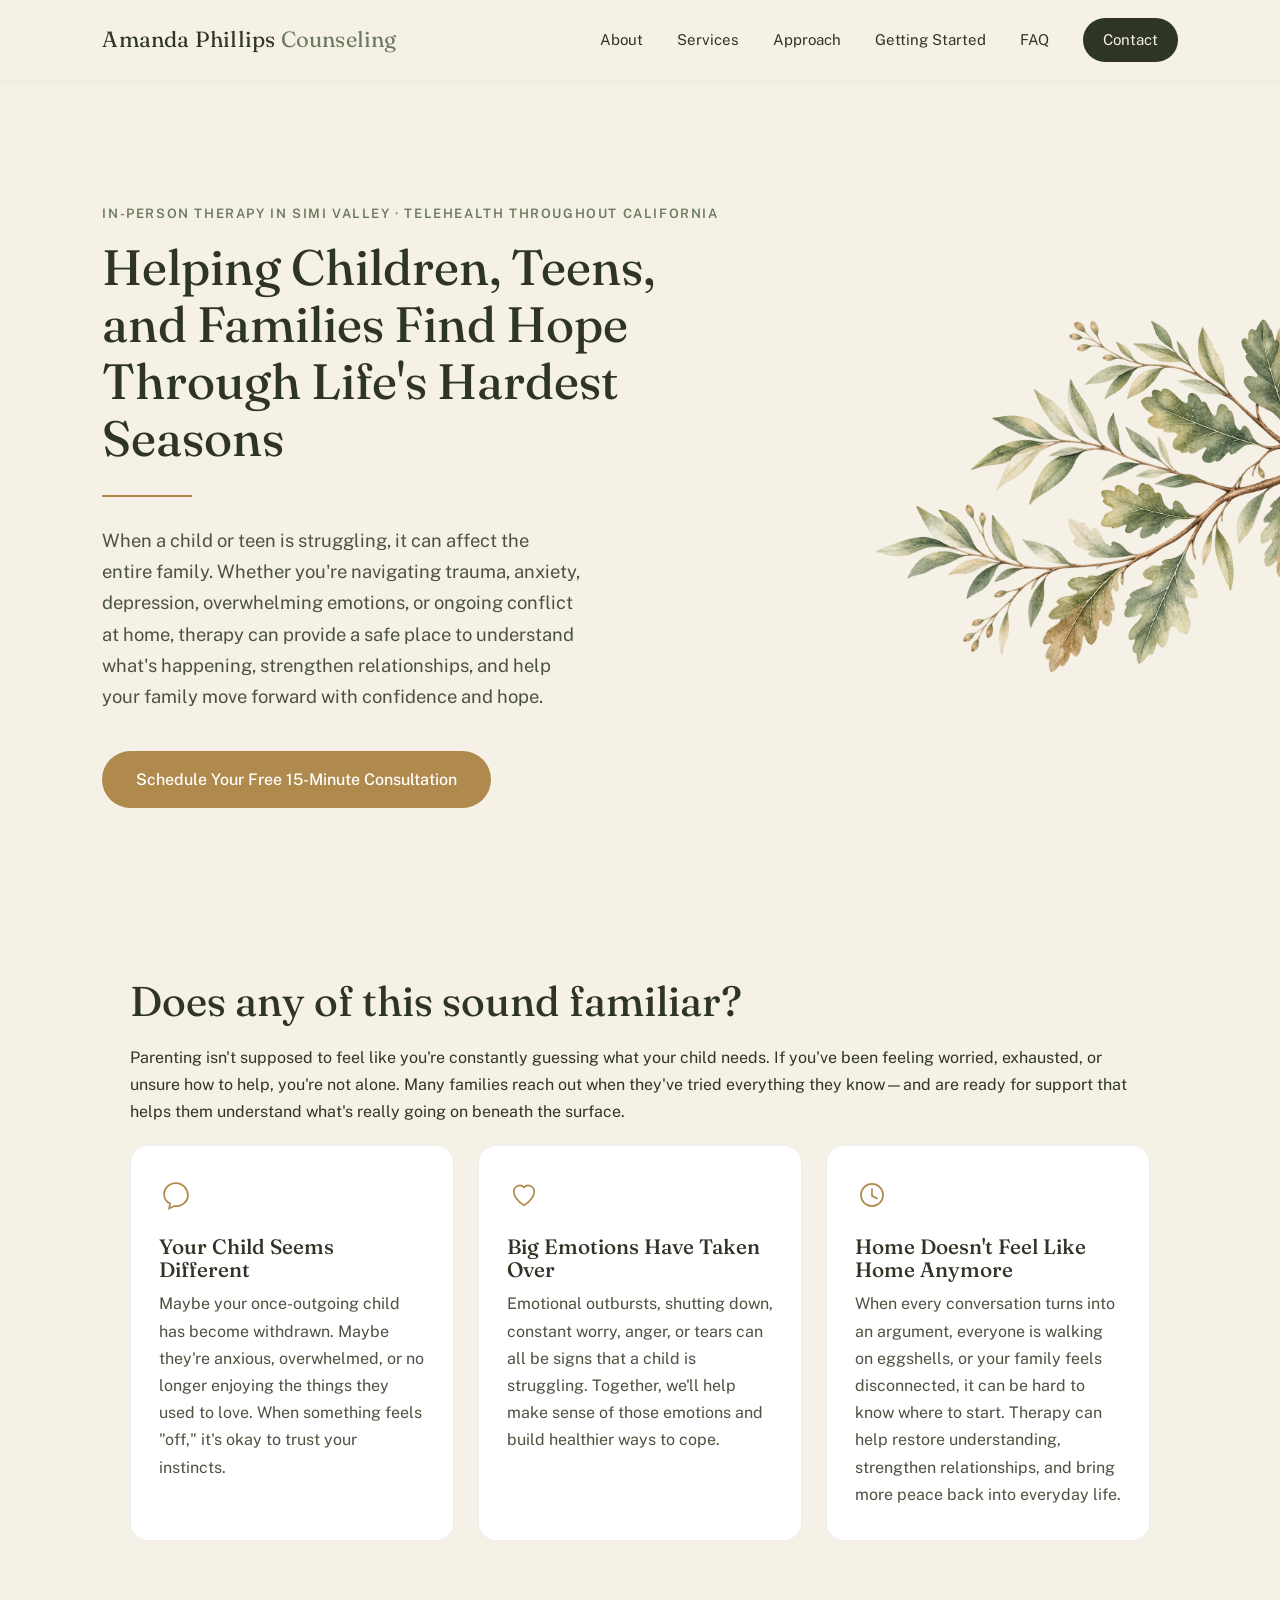
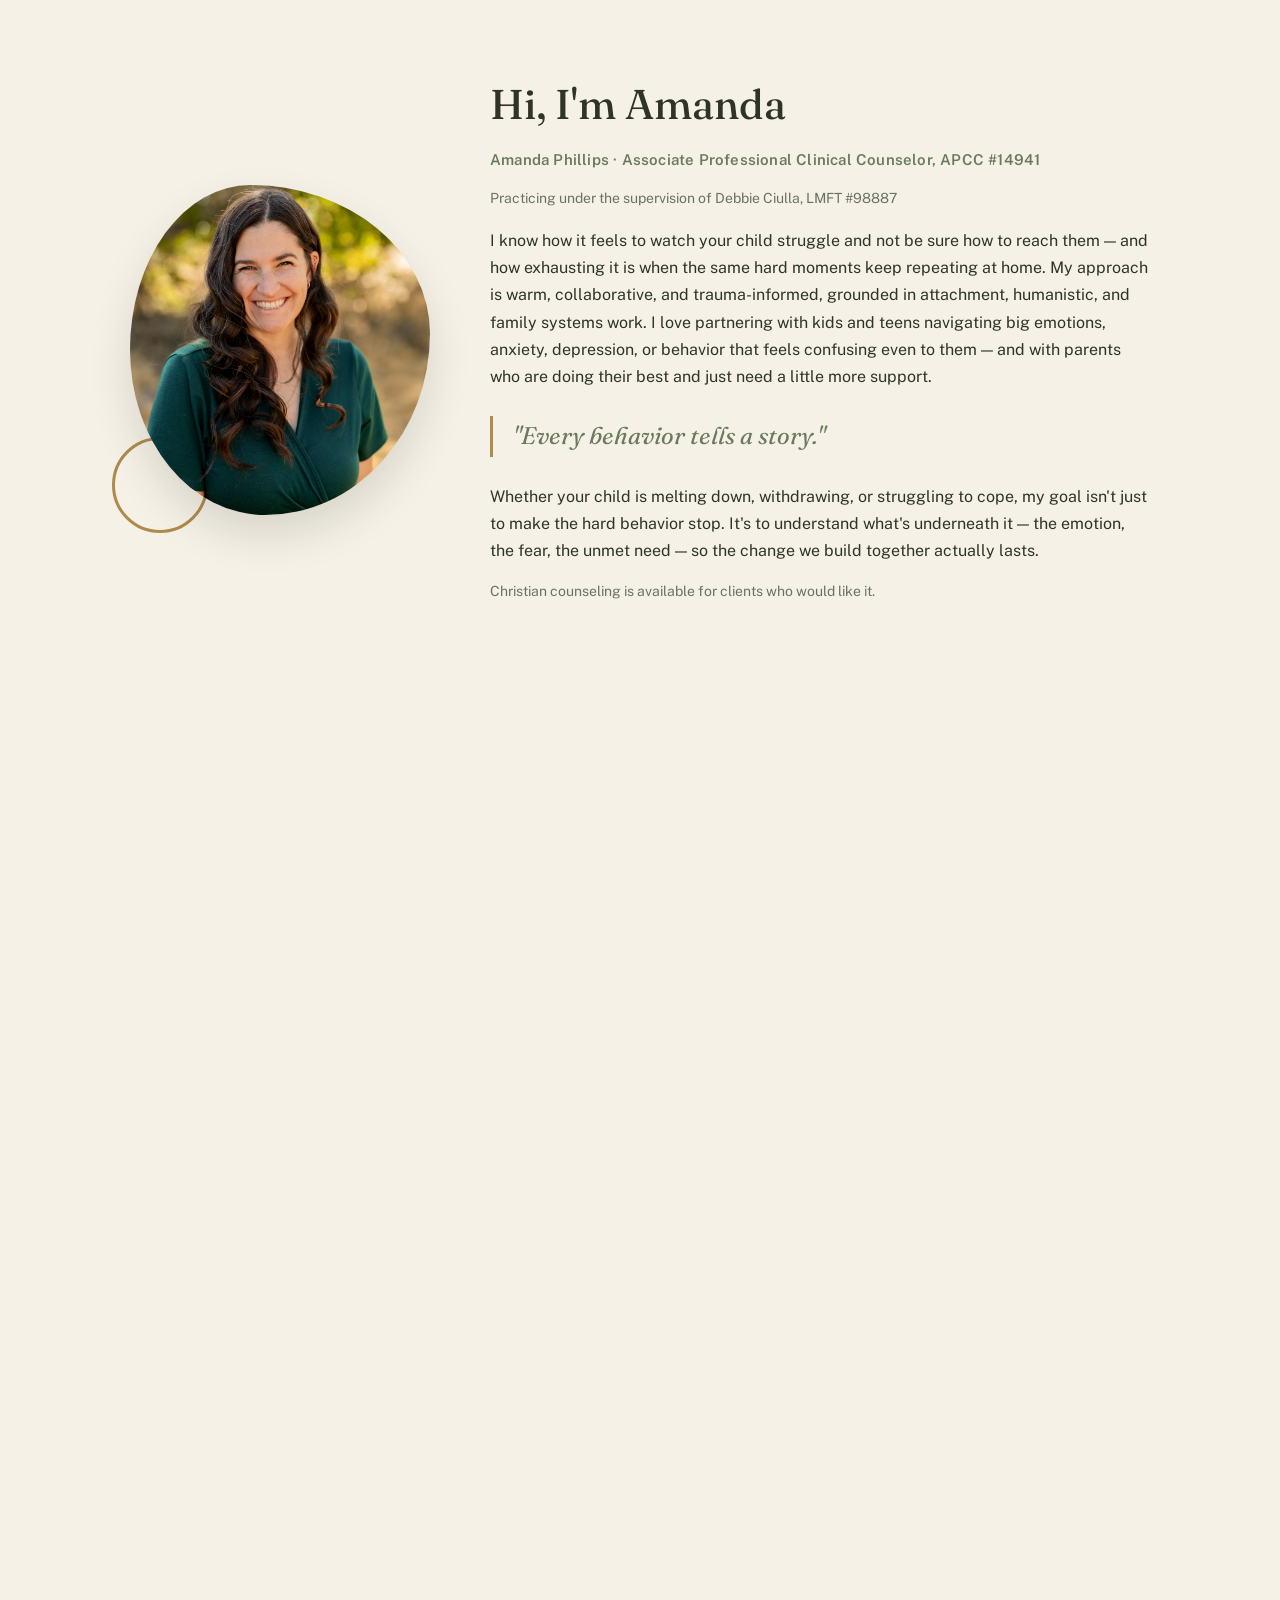
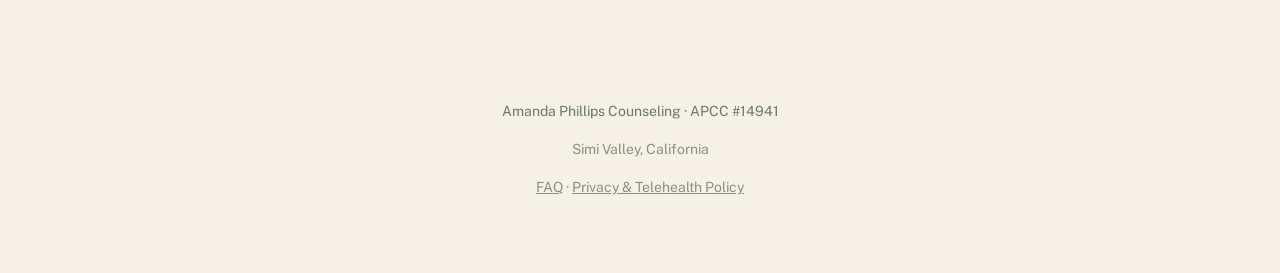
==== commit 81b56048: "New hero image" ====
--- a/index.html
+++ b/index.html
@@ -53,7 +53,7 @@
             <a href="#contact" class="button">Schedule Your Free 15-Minute Consultation</a>
         </div>
 
-        <img class="hero-branch" src="images/hero-branch.svg" alt="">
+        <img class="hero-branch" src="images/hero-branch.png" alt="">
     </header>
 
 
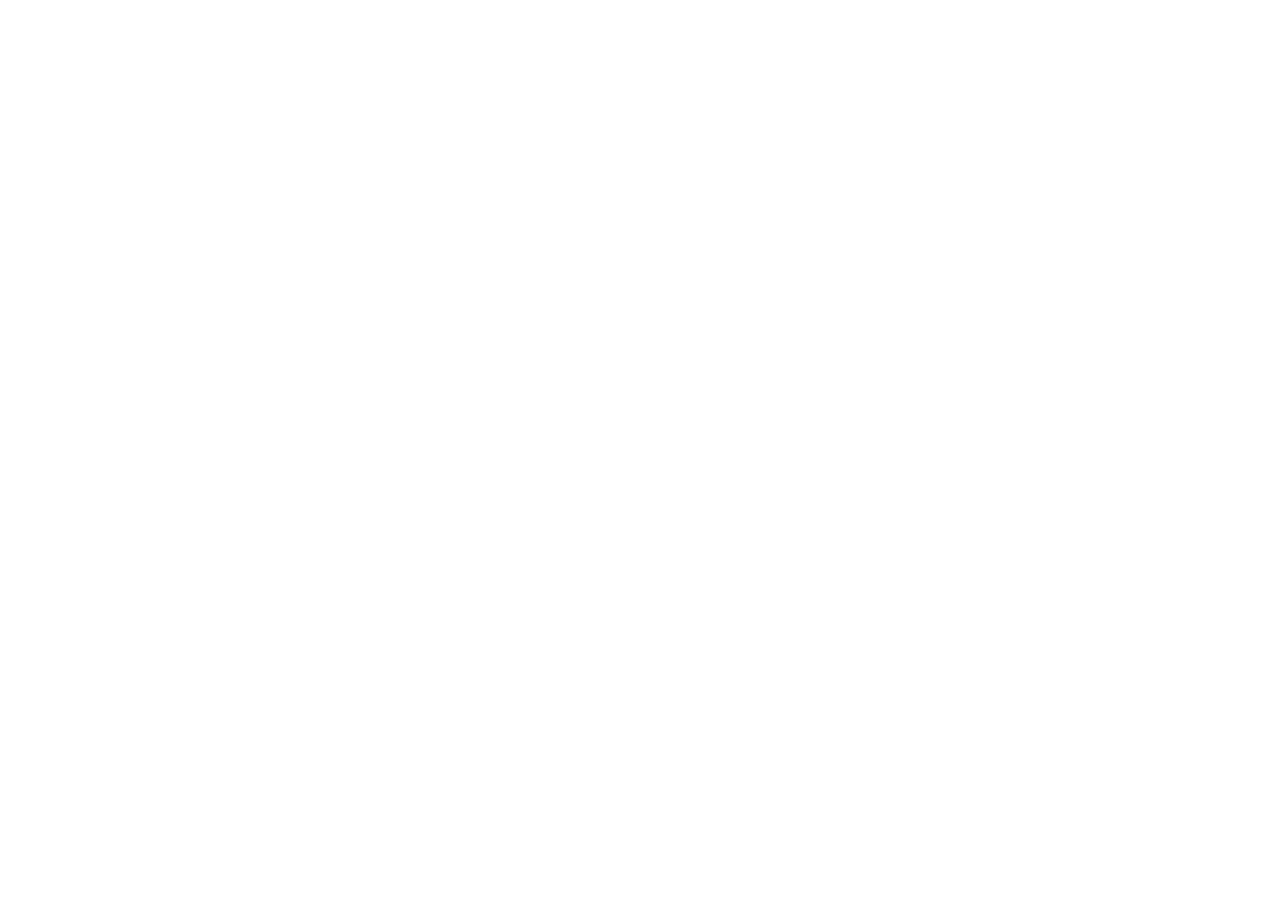
==== commit d9a9108d: "added meta tags" ====
--- a/index.html
+++ b/index.html
@@ -8,7 +8,51 @@
 
     <meta name="description"
           content="Child, teen, and family therapy in Simi Valley and throughout California via telehealth. Warm, trauma-informed support for anxiety, depression, big emotions, and family conflict.">
-
+          <link rel="canonical" href="https://www.amandaphillipscounseling.com/">
+
+<!-- Open Graph (Facebook, iMessage, etc.) -->
+<meta property="og:type" content="website">
+<meta property="og:title" content="Amanda Phillips Counseling | Child, Teen & Family Therapy in Simi Valley, CA">
+<meta property="og:description" content="Child, teen, and family therapy in Simi Valley and throughout California via telehealth. Warm, trauma-informed support for anxiety, depression, big emotions, and family conflict.">
+<meta property="og:url" content="https://www.amandaphillipscounseling.com/">
+<meta property="og:image" content="https://www.amandaphillipscounseling.com/images/amanda-headshot.jpg">
+<meta property="og:locale" content="en_US">
+
+<!-- Twitter Card -->
+<meta name="twitter:card" content="summary_large_image">
+<meta name="twitter:title" content="Amanda Phillips Counseling | Child, Teen & Family Therapy in Simi Valley, CA">
+<meta name="twitter:description" content="Warm, trauma-informed therapy for children, teens, and families — in Simi Valley or via telehealth anywhere in California.">
+<meta name="twitter:image" content="https://www.amandaphillipscounseling.com/images/amanda-headshot.jpg">
+
+<!-- Local Business / Practitioner Schema -->
+<script type="application/ld+json">
+{
+  "@context": "https://schema.org",
+  "@type": "MedicalBusiness",
+  "name": "Amanda Phillips Counseling",
+  "image": "https://www.amandaphillipscounseling.com/images/amanda-headshot.jpg",
+  "url": "https://www.amandaphillipscounseling.com/",
+  "telephone": "+1-805-864-2492",
+  "email": "amandaphillips.counseling@gmail.com",
+  "priceRange": "$195-$250",
+  "address": {1985 Yosemite Ave., Simi Valley CA}
+    "@type": "PostalAddress",
+    "addressLocality": "Simi Valley",
+    "addressRegion": "CA",
+    "addressCountry": "US"
+  },
+  "areaServed": {
+    "@type": "State",
+    "name": "California"
+  },
+  "medicalSpecialty": "Psychiatric",
+  "founder": {
+    "@type": "Person",
+    "name": "Amanda Phillips",
+    "jobTitle": "Associate Professional Clinical Counselor",
+    "honorificSuffix": "APCC #14941"
+  },
+  "sameAs": [https://www.psychologytoday.com/us/therapists/amanda-phillips-simi-valley-ca/1802395]
     <link rel="stylesheet" href="style.css">
 
     <link rel="preconnect" href="https://fonts.googleapis.com">
@@ -210,7 +254,7 @@
             4. Formspree will email you to confirm the form before it goes live —
                check your inbox after your first real test submission.
         -->
-        <form id="contact-form" class="contact-form" action="https://formspree.io/f/YOUR_FORM_ID" method="POST">
+        <form id="contact-form" class="contact-form" action="https://formspree.io/f/xbdnwdwd" method="POST">
             <div class="form-row">
                 <label for="name">Name</label>
                 <input type="text" id="name" name="name" required>
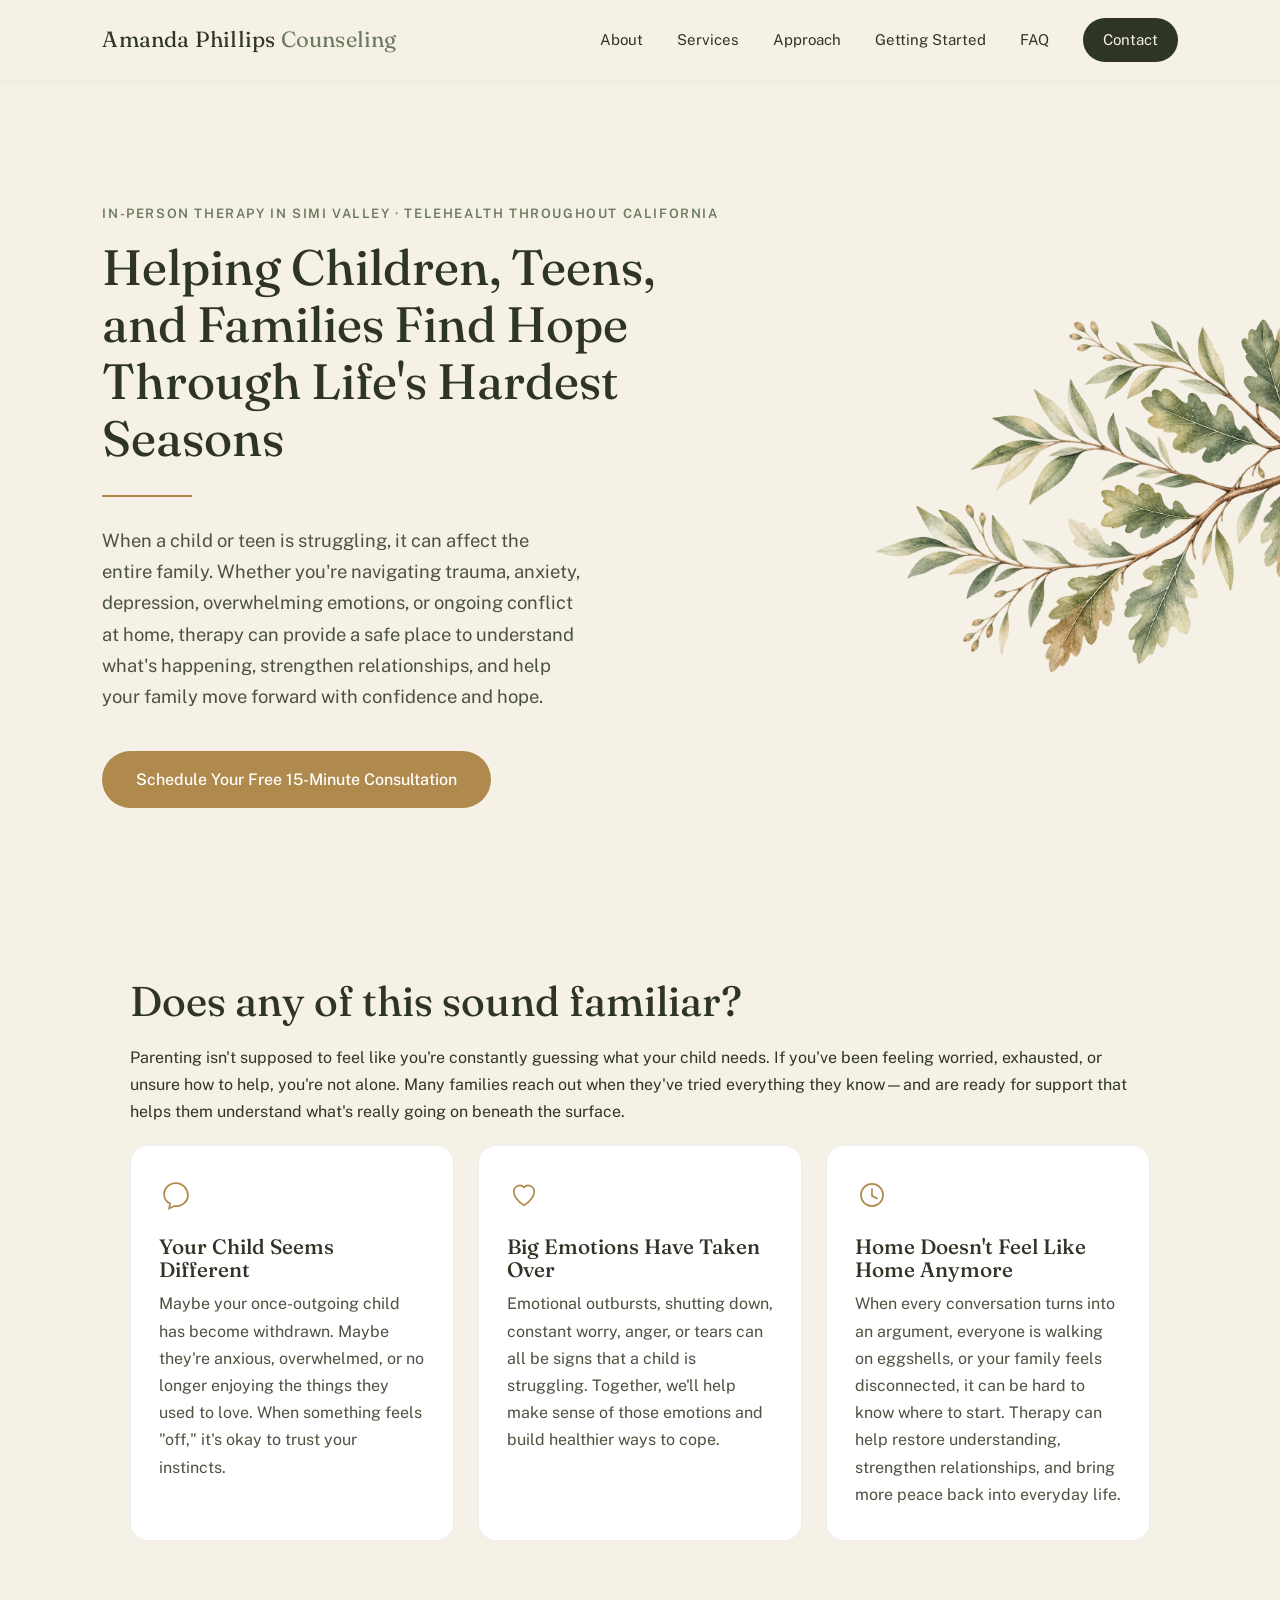
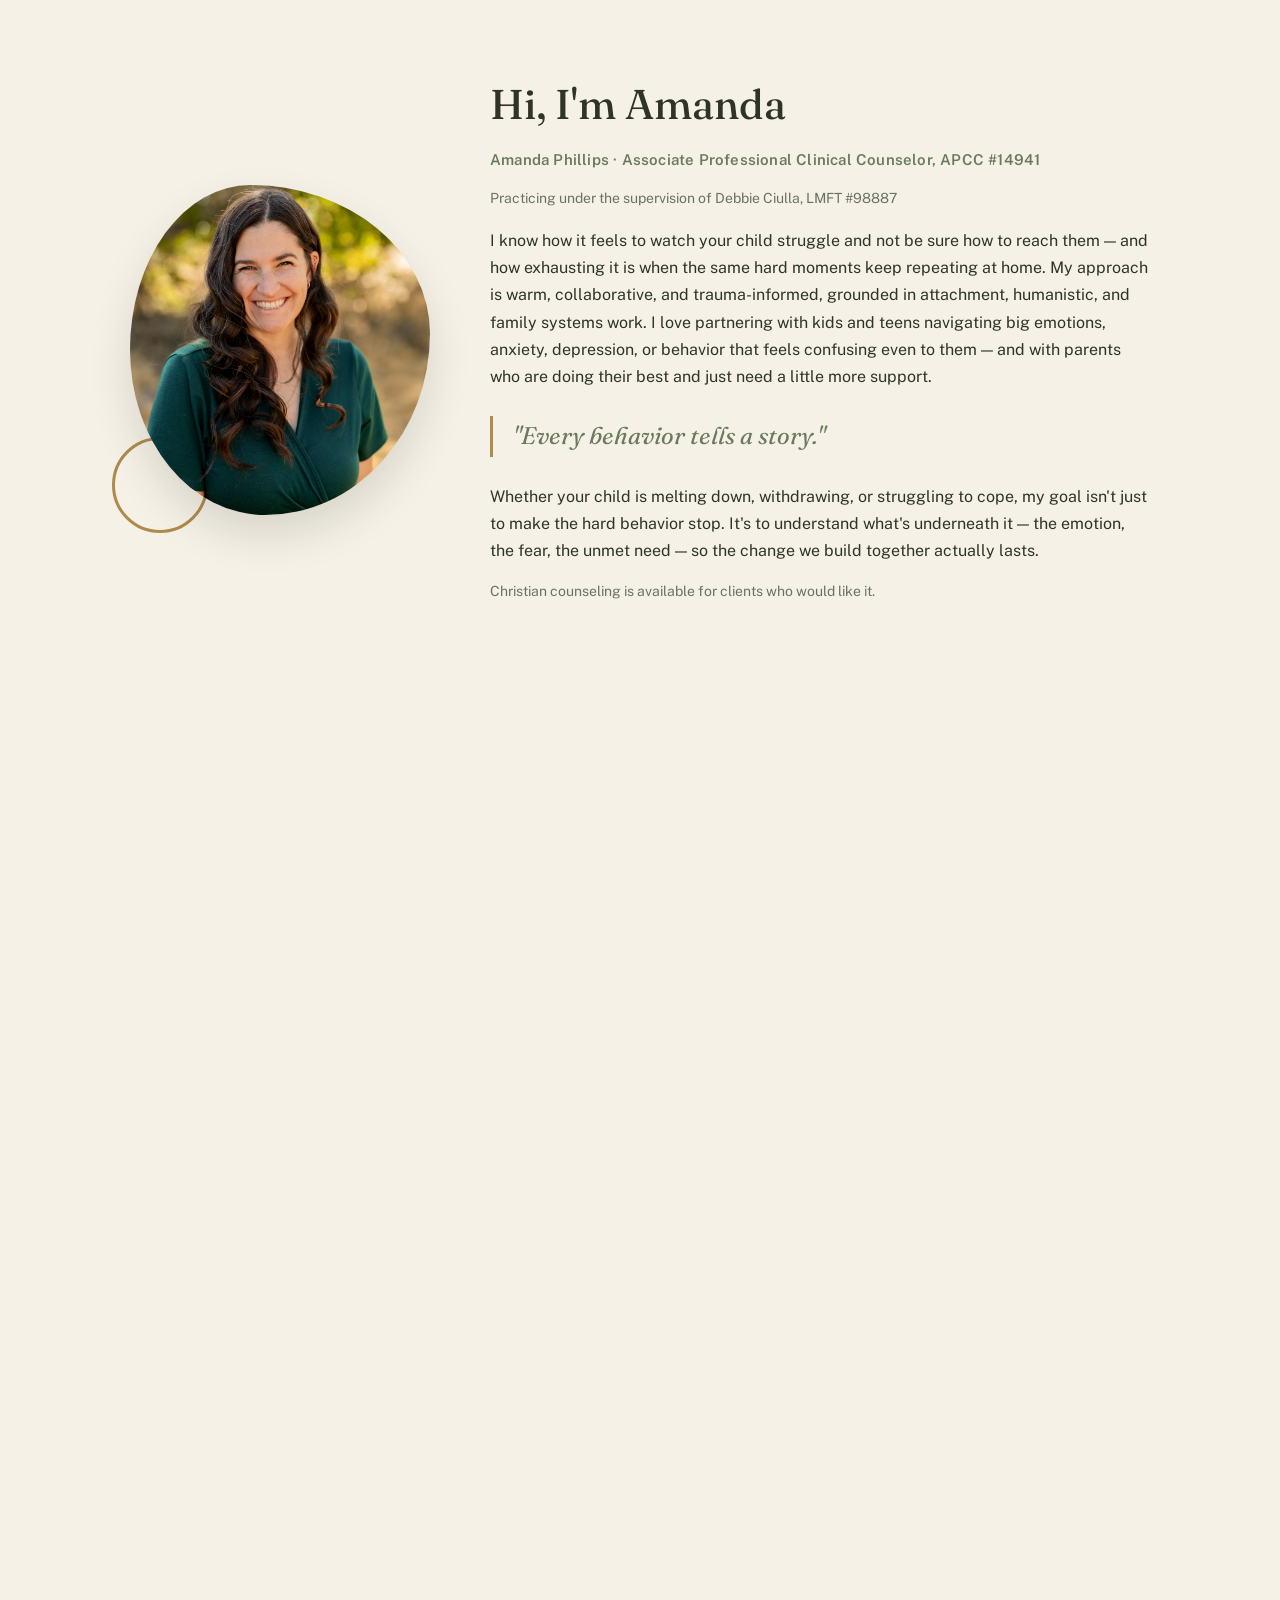
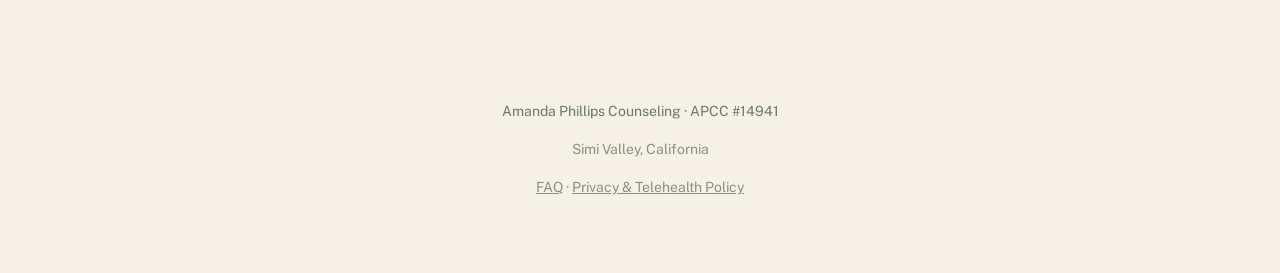
==== commit 60e83fc7: "fixed errors in meta tags" ====
--- a/index.html
+++ b/index.html
@@ -6,9 +6,7 @@
 
     <title>Amanda Phillips Counseling | Child, Teen &amp; Family Therapy in Simi Valley, CA</title>
 
-    <meta name="description"
-          content="Child, teen, and family therapy in Simi Valley and throughout California via telehealth. Warm, trauma-informed support for anxiety, depression, big emotions, and family conflict.">
-          <link rel="canonical" href="https://www.amandaphillipscounseling.com/">
+ <link rel="canonical" href="https://www.amandaphillipscounseling.com/">
 
 <!-- Open Graph (Facebook, iMessage, etc.) -->
 <meta property="og:type" content="website">
@@ -35,8 +33,9 @@
   "telephone": "+1-805-864-2492",
   "email": "amandaphillips.counseling@gmail.com",
   "priceRange": "$195-$250",
-  "address": {1985 Yosemite Ave., Simi Valley CA}
+  "address": {
     "@type": "PostalAddress",
+    "streetAddress": "1985 Yosemite Ave.",
     "addressLocality": "Simi Valley",
     "addressRegion": "CA",
     "addressCountry": "US"
@@ -52,7 +51,11 @@
     "jobTitle": "Associate Professional Clinical Counselor",
     "honorificSuffix": "APCC #14941"
   },
-  "sameAs": [https://www.psychologytoday.com/us/therapists/amanda-phillips-simi-valley-ca/1802395]
+  "sameAs": ["https://www.psychologytoday.com/us/therapists/amanda-phillips-simi-valley-ca/1802395"]
+}
+</script>
+
+<link rel="stylesheet" href="style.css">
     <link rel="stylesheet" href="style.css">
 
     <link rel="preconnect" href="https://fonts.googleapis.com">
